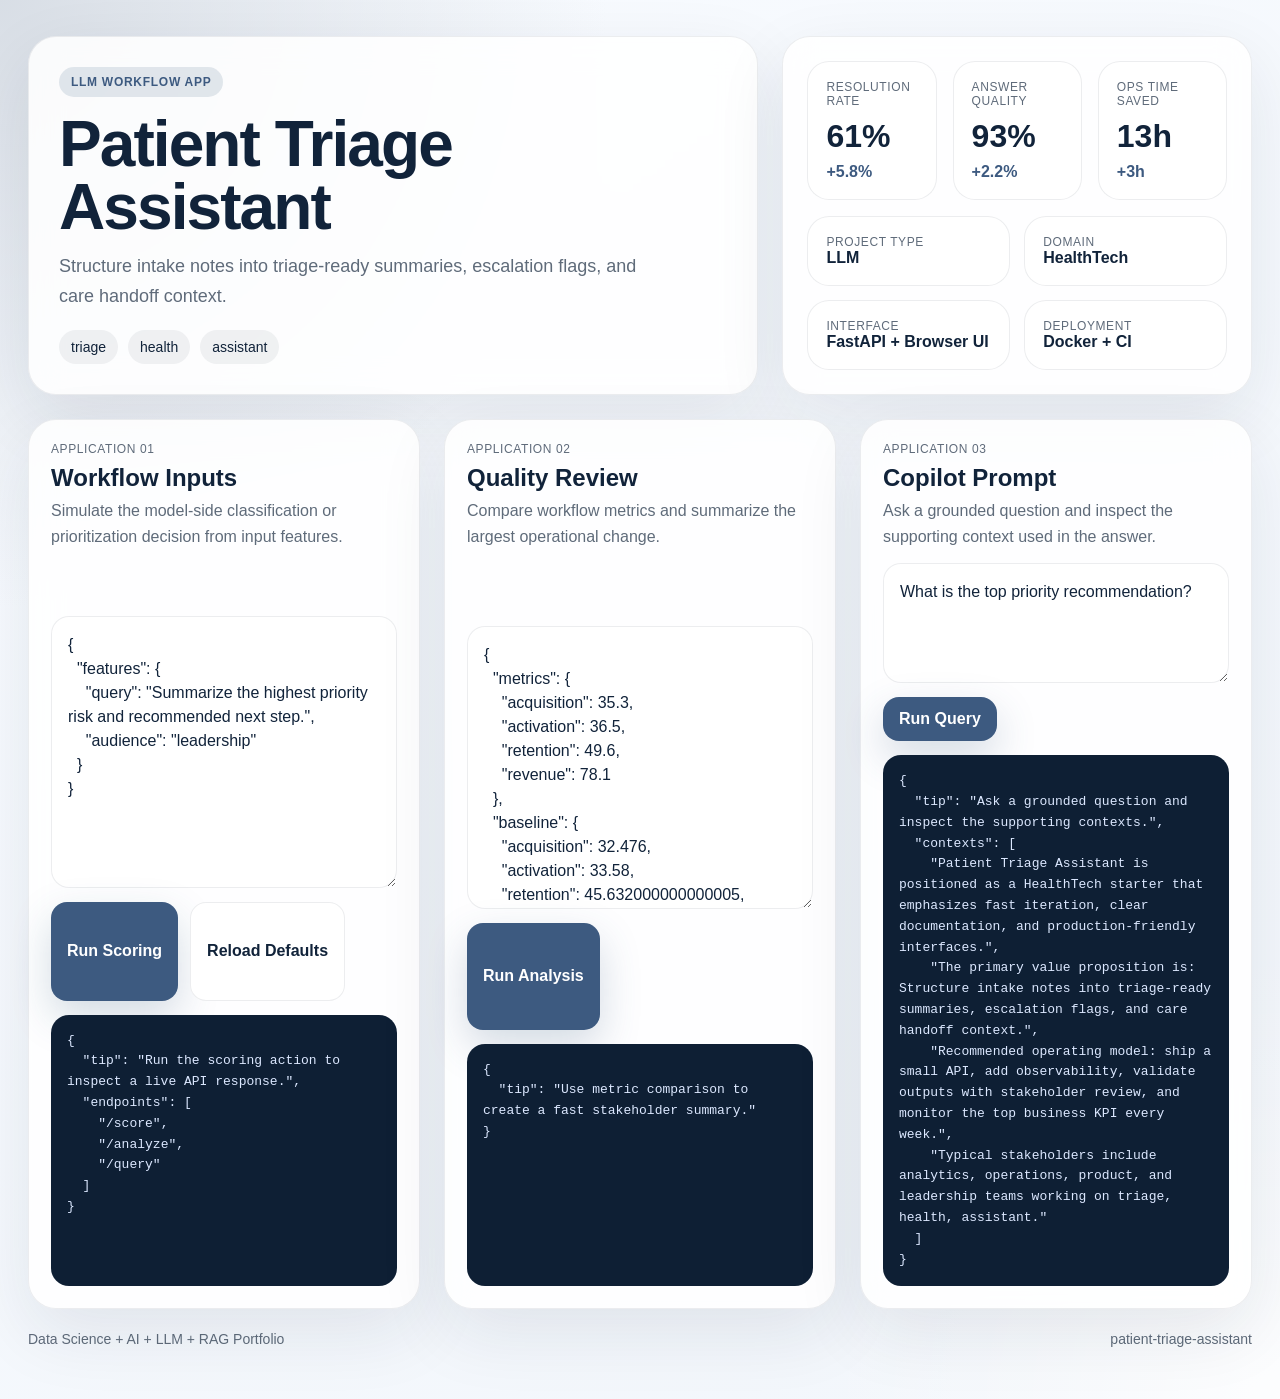
==== src/app/web/index.html @ 75fe4006 "Publish production-ready portfolio project" ====
<!doctype html>
        <html lang="en">
        <head>
          <meta charset="utf-8">
          <meta name="viewport" content="width=device-width, initial-scale=1">
          <title>Patient Triage Assistant</title>
          <link rel="stylesheet" href="./styles.css">
          <style>:root { --accent: #3d5a80; }</style>
        </head>
        <body>
          <div class="page">
            <section class="hero">
              <div class="panel hero-copy">
                <span class="eyebrow">LLM Workflow App</span>
                <h1 id="project-title">Patient Triage Assistant</h1>
                <p id="project-summary" class="lead">Structure intake notes into triage-ready summaries, escalation flags, and care handoff context.</p>
                <ul id="project-tags" class="tag-list">
                  <li>triage</li><li>health</li><li>assistant</li>
                </ul>
              </div>
              <div class="panel hero-side">
                <div class="metric-grid">
                  <article class='card'><span>Resolution Rate</span><strong>61%</strong><em>+5.8%</em></article>
<article class='card'><span>Answer Quality</span><strong>93%</strong><em>+2.2%</em></article>
<article class='card'><span>Ops Time Saved</span><strong>13h</strong><em>+3h</em></article>
                </div>
                <div class="mini-grid">
                  <article class='mini-card'><span>Project Type</span><strong>LLM</strong></article><article class='mini-card'><span>Domain</span><strong>HealthTech</strong></article><article class='mini-card'><span>Interface</span><strong>FastAPI + Browser UI</strong></article><article class='mini-card'><span>Deployment</span><strong>Docker + CI</strong></article>
                </div>
              </div>
            </section>
            <section class="app-grid">
              <article class="panel module">
                <div class="module-header">
                  <span>Application 01</span>
                  <h2>Workflow Inputs</h2>
                  <p>Simulate the model-side classification or prioritization decision from input features.</p>
                </div>
                <textarea id="score-input"></textarea>
                <div class="button-row">
                  <button id="run-score">Run Scoring</button>
                  <button id="load-defaults" class="secondary" type="button">Reload Defaults</button>
                </div>
                <pre id="score-output"></pre>
              </article>
              <article class="panel module">
                <div class="module-header">
                  <span>Application 02</span>
                  <h2>Quality Review</h2>
                  <p>Compare workflow metrics and summarize the largest operational change.</p>
                </div>
                <textarea id="analyze-input"></textarea>
                <div class="button-row">
                  <button id="run-analyze">Run Analysis</button>
                </div>
                <pre id="analyze-output"></pre>
              </article>
              <article class="panel module">
                <div class="module-header">
                  <span>Application 03</span>
                  <h2>Copilot Prompt</h2>
                  <p>Ask a grounded question and inspect the supporting context used in the answer.</p>
                </div>
                <textarea id="query-input" class="query-input"></textarea>
                <div class="button-row">
                  <button id="run-query">Run Query</button>
                </div>
                <pre id="query-output"></pre>
              </article>
            </section>
            <footer class="footer">
              <span>Data Science + AI + LLM + RAG Portfolio</span>
              <span>patient-triage-assistant</span>
            </footer>
          </div>
          <script id="bootstrap-data" type="application/json">{"project": {"slug": "patient-triage-assistant", "title": "Patient Triage Assistant", "project_type": "llm", "domain": "HealthTech", "summary": "Structure intake notes into triage-ready summaries, escalation flags, and care handoff context.", "tags": ["triage", "health", "assistant"]}, "sample_features": {"query": "Summarize the highest priority risk and recommended next step.", "audience": "leadership"}, "sample_metrics": {"acquisition": 35.3, "activation": 36.5, "retention": 49.6, "revenue": 78.1}, "sample_query": "What is the top priority recommendation?", "knowledge_base": ["Patient Triage Assistant is positioned as a HealthTech starter that emphasizes fast iteration, clear documentation, and production-friendly interfaces.", "The primary value proposition is: Structure intake notes into triage-ready summaries, escalation flags, and care handoff context.", "Recommended operating model: ship a small API, add observability, validate outputs with stakeholder review, and monitor the top business KPI every week.", "Typical stakeholders include analytics, operations, product, and leadership teams working on triage, health, assistant."], "dashboard_metrics": [{"label": "Resolution Rate", "value": "61%", "delta": "+5.8%"}, {"label": "Answer Quality", "value": "93%", "delta": "+2.2%"}, {"label": "Ops Time Saved", "value": "13h", "delta": "+3h"}]}</script>
          <script src="./app.js"></script>
        </body>
        </html>
---- src/app/web/styles.css ----
:root {
  --accent: #3d5a80;
  --accent-soft: rgba(61, 90, 128, 0.14);
  --bg: #f2f6fb;
  --card: rgba(255, 255, 255, 0.86);
  --line: rgba(16, 32, 51, 0.08);
  --ink: #11233a;
  --muted: #5f6b7a;
  --success: #2a9d8f;
}
* { box-sizing: border-box; }
html, body { margin: 0; min-height: 100%; }
body {
  font-family: "Avenir Next", "Segoe UI", sans-serif;
  color: var(--ink);
  background:
    radial-gradient(circle at top left, color-mix(in srgb, var(--accent) 20%, white), transparent 32%),
    radial-gradient(circle at bottom right, rgba(255,255,255,0.82), transparent 24%),
    linear-gradient(145deg, #f8fbff, var(--bg));
}
.page {
  max-width: 1320px;
  margin: 0 auto;
  padding: 36px 28px 52px;
}
.hero {
  display: grid;
  grid-template-columns: 1.4fr 0.9fr;
  gap: 24px;
  margin-bottom: 24px;
}
.panel {
  background: var(--card);
  border: 1px solid var(--line);
  border-radius: 28px;
  box-shadow: 0 24px 70px rgba(17, 35, 58, 0.09);
  backdrop-filter: blur(16px);
}
.hero-copy {
  padding: 30px;
}
.eyebrow {
  display: inline-flex;
  align-items: center;
  gap: 8px;
  padding: 8px 12px;
  background: var(--accent-soft);
  color: var(--accent);
  border-radius: 999px;
  text-transform: uppercase;
  letter-spacing: 0.06em;
  font-size: 12px;
  font-weight: 700;
}
h1 {
  margin: 16px 0 14px;
  font-size: clamp(2.2rem, 5vw, 4rem);
  line-height: 0.98;
  letter-spacing: -0.03em;
}
.lead {
  font-size: 18px;
  line-height: 1.65;
  color: var(--muted);
  max-width: 60ch;
  margin: 0;
}
.tag-list {
  display: flex;
  flex-wrap: wrap;
  gap: 10px;
  list-style: none;
  margin: 18px 0 0;
  padding: 0;
}
.tag-list li {
  padding: 9px 12px;
  border-radius: 999px;
  background: rgba(17, 35, 58, 0.06);
  color: var(--ink);
  font-size: 14px;
}
.hero-side {
  padding: 24px;
  display: grid;
  gap: 16px;
  align-content: space-between;
}
.metric-grid {
  display: grid;
  grid-template-columns: repeat(3, minmax(0, 1fr));
  gap: 16px;
}
.metric-card,
.mini-card,
.card {
  background: white;
  border: 1px solid var(--line);
  border-radius: 22px;
  padding: 18px;
}
.metric-card span,
.card span,
.mini-card span,
.module-header span {
  display: block;
  color: var(--muted);
  text-transform: uppercase;
  letter-spacing: 0.05em;
  font-size: 12px;
}
.metric-card strong,
.card strong {
  display: block;
  font-size: 32px;
  margin-top: 10px;
}
.metric-card em,
.card em {
  display: inline-block;
  margin-top: 8px;
  font-style: normal;
  color: var(--accent);
  font-weight: 700;
}
.mini-grid {
  display: grid;
  grid-template-columns: repeat(2, minmax(0, 1fr));
  gap: 14px;
}
.app-grid {
  display: grid;
  grid-template-columns: repeat(3, minmax(0, 1fr));
  gap: 24px;
}
.module {
  padding: 22px;
  display: grid;
  gap: 14px;
}
.module-header h2 {
  margin: 8px 0 6px;
  font-size: 24px;
}
.module-header p {
  margin: 0;
  color: var(--muted);
  line-height: 1.6;
}
textarea, input, button {
  font: inherit;
}
textarea {
  width: 100%;
  min-height: 220px;
  resize: vertical;
  border: 1px solid var(--line);
  border-radius: 18px;
  padding: 16px;
  background: rgba(255,255,255,0.92);
  color: var(--ink);
  line-height: 1.5;
}
.query-input {
  min-height: 120px;
}
button {
  border: 0;
  border-radius: 16px;
  background: var(--accent);
  color: white;
  padding: 13px 16px;
  font-weight: 700;
  cursor: pointer;
  box-shadow: 0 16px 40px rgba(61, 90, 128, 0.22);
}
button.secondary {
  background: white;
  color: var(--ink);
  border: 1px solid var(--line);
  box-shadow: none;
}
.button-row {
  display: flex;
  gap: 12px;
  flex-wrap: wrap;
}
pre {
  margin: 0;
  white-space: pre-wrap;
  word-break: break-word;
  background: #0e1f34;
  color: #dce8ff;
  border-radius: 18px;
  padding: 16px;
  min-height: 180px;
  font-size: 13px;
  line-height: 1.6;
  overflow: auto;
}
.footer {
  display: flex;
  justify-content: space-between;
  margin-top: 22px;
  color: var(--muted);
  font-size: 14px;
}
@media (max-width: 1080px) {
  .hero, .app-grid { grid-template-columns: 1fr; }
  .metric-grid { grid-template-columns: 1fr; }
}
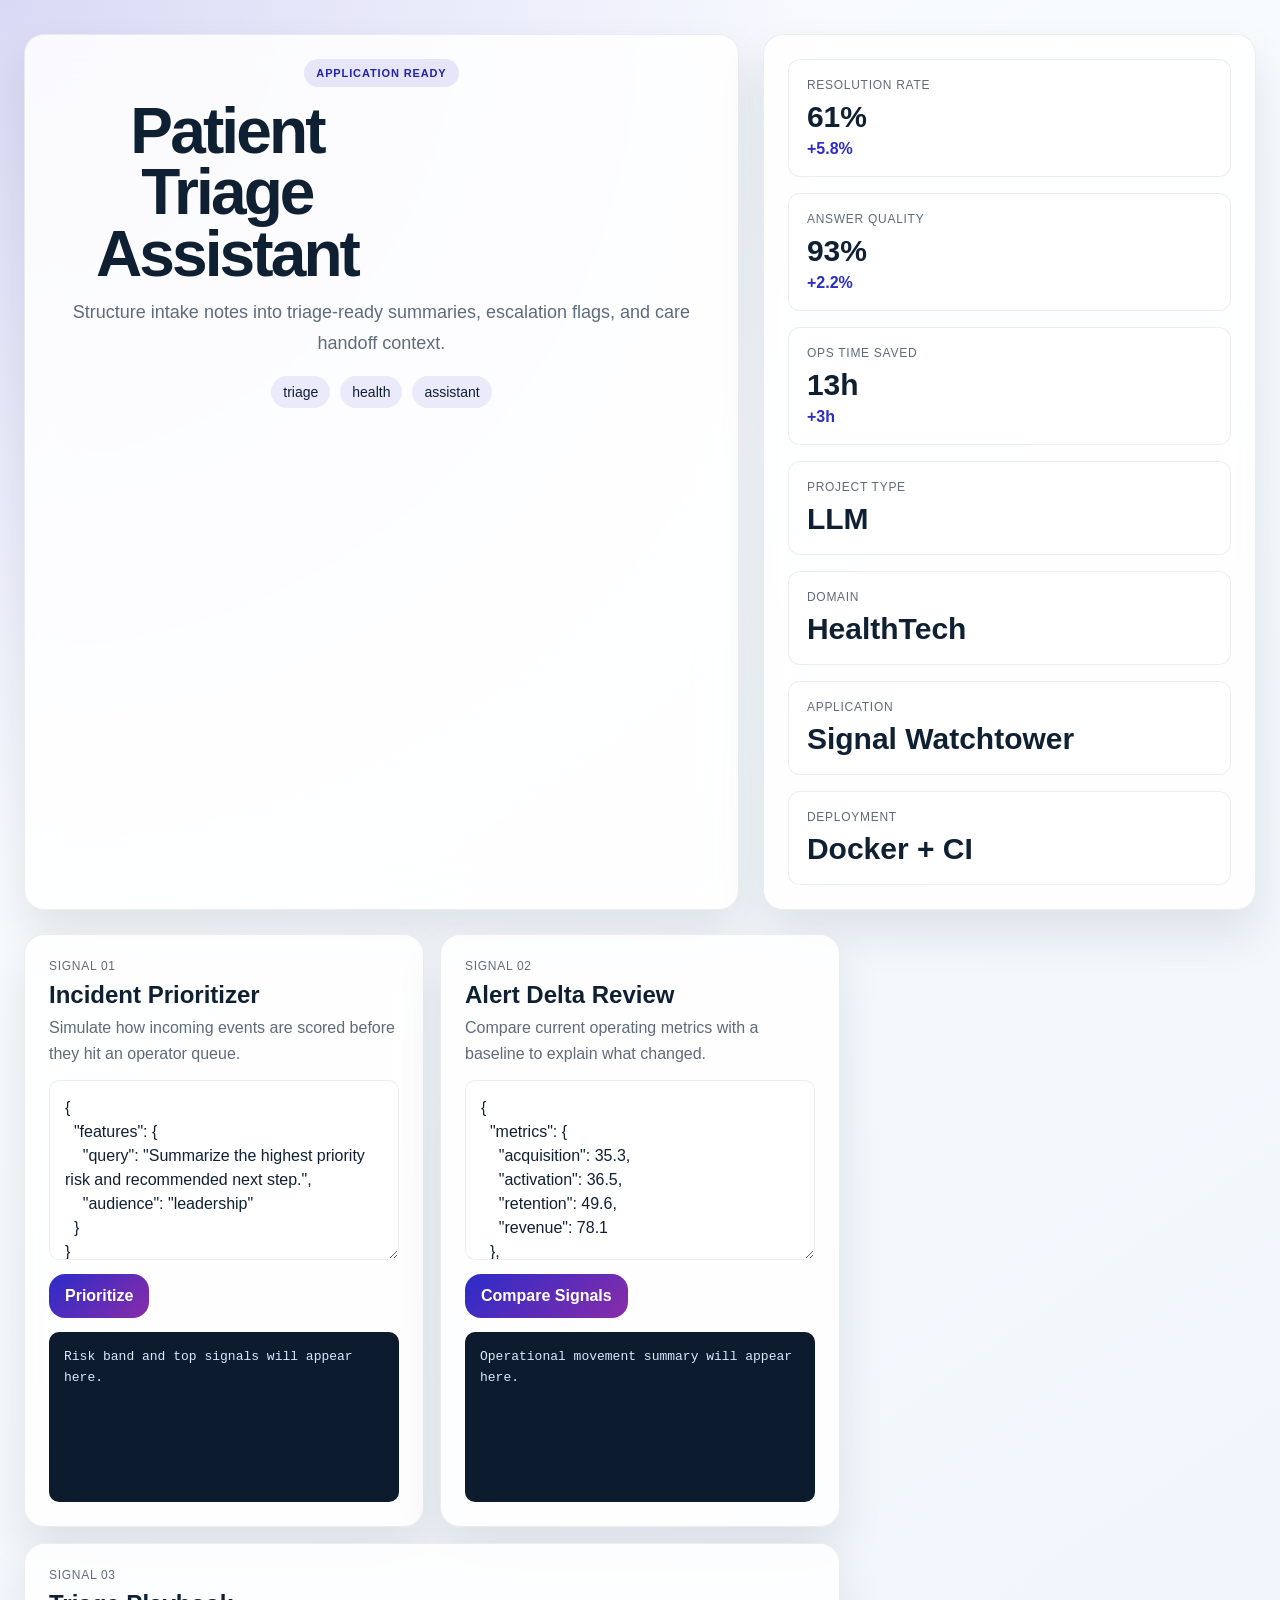
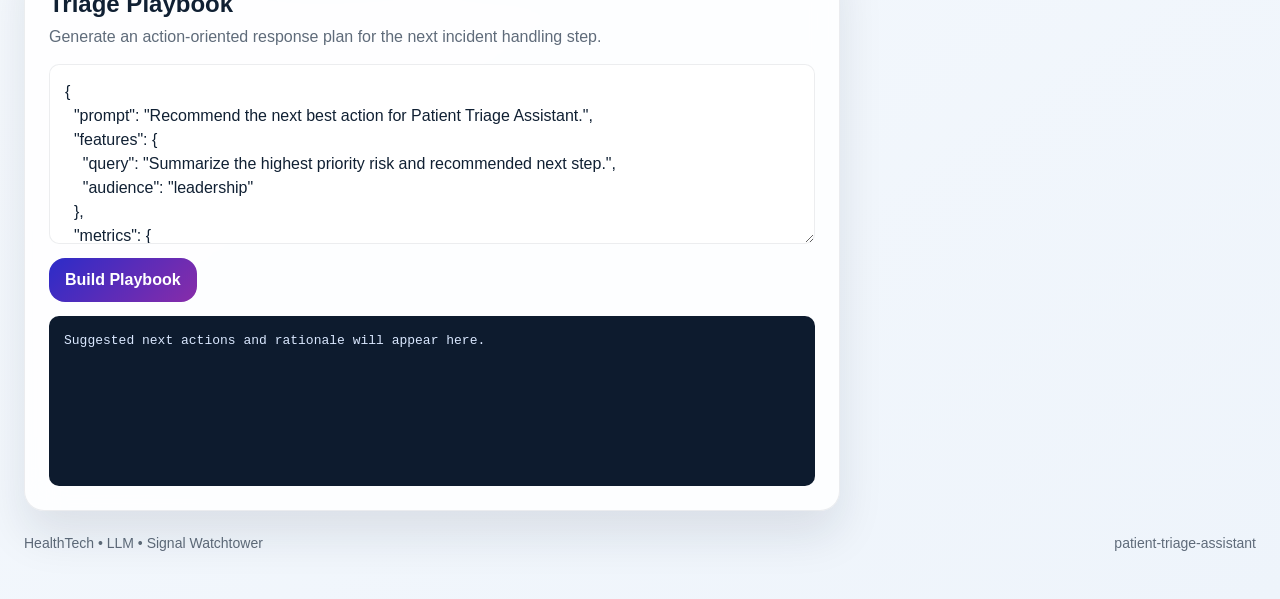
==== commit 1ab0e4e6: "Publish production-ready portfolio project" ====
--- a/src/app/web/index.html
+++ b/src/app/web/index.html
@@ -6,13 +6,12 @@
           <meta name="viewport" content="width=device-width, initial-scale=1">
           <title>Patient Triage Assistant</title>
           <link rel="stylesheet" href="./styles.css">
-          <style>:root { --accent: #3d5a80; }</style>
         </head>
-        <body>
-          <div class="page">
+        <body class="surface-mist">
+          <div class="page layout-horizon eyebrow-soft headline-compact modules-3 hero-align-center">
             <section class="hero">
               <div class="panel hero-copy">
-                <span class="eyebrow">LLM Workflow App</span>
+                <span class="eyebrow" data-health>Signal Watchtower</span>
                 <h1 id="project-title">Patient Triage Assistant</h1>
                 <p id="project-summary" class="lead">Structure intake notes into triage-ready summaries, escalation flags, and care handoff context.</p>
                 <ul id="project-tags" class="tag-list">
@@ -26,55 +25,84 @@
 <article class='card'><span>Ops Time Saved</span><strong>13h</strong><em>+3h</em></article>
                 </div>
                 <div class="mini-grid">
-                  <article class='mini-card'><span>Project Type</span><strong>LLM</strong></article><article class='mini-card'><span>Domain</span><strong>HealthTech</strong></article><article class='mini-card'><span>Interface</span><strong>FastAPI + Browser UI</strong></article><article class='mini-card'><span>Deployment</span><strong>Docker + CI</strong></article>
+                  <article class='mini-card'><span>Project Type</span><strong>LLM</strong></article><article class='mini-card'><span>Domain</span><strong>HealthTech</strong></article><article class='mini-card'><span>Application</span><strong>Signal Watchtower</strong></article><article class='mini-card'><span>Deployment</span><strong>Docker + CI</strong></article>
                 </div>
               </div>
             </section>
             <section class="app-grid">
-              <article class="panel module">
-                <div class="module-header">
-                  <span>Application 01</span>
-                  <h2>Workflow Inputs</h2>
-                  <p>Simulate the model-side classification or prioritization decision from input features.</p>
-                </div>
-                <textarea id="score-input"></textarea>
-                <div class="button-row">
-                  <button id="run-score">Run Scoring</button>
-                  <button id="load-defaults" class="secondary" type="button">Reload Defaults</button>
-                </div>
-                <pre id="score-output"></pre>
-              </article>
-              <article class="panel module">
-                <div class="module-header">
-                  <span>Application 02</span>
-                  <h2>Quality Review</h2>
-                  <p>Compare workflow metrics and summarize the largest operational change.</p>
-                </div>
-                <textarea id="analyze-input"></textarea>
-                <div class="button-row">
-                  <button id="run-analyze">Run Analysis</button>
-                </div>
-                <pre id="analyze-output"></pre>
-              </article>
-              <article class="panel module">
-                <div class="module-header">
-                  <span>Application 03</span>
-                  <h2>Copilot Prompt</h2>
-                  <p>Ask a grounded question and inspect the supporting context used in the answer.</p>
-                </div>
-                <textarea id="query-input" class="query-input"></textarea>
-                <div class="button-row">
-                  <button id="run-query">Run Query</button>
-                </div>
-                <pre id="query-output"></pre>
-              </article>
+              <article class="panel module js-module span-normal">
+          <div class="module-header">
+            <span>Signal 01</span>
+            <h2>Incident Prioritizer</h2>
+            <p>Simulate how incoming events are scored before they hit an operator queue.</p>
+          </div>
+          <textarea class="js-input">{
+  &quot;features&quot;: {
+    &quot;query&quot;: &quot;Summarize the highest priority risk and recommended next step.&quot;,
+    &quot;audience&quot;: &quot;leadership&quot;
+  }
+}</textarea>
+          <div class="button-row">
+            <button class="js-run" data-endpoint="/score" data-input-mode="json">Prioritize</button>
+          </div>
+          <pre class="js-output">Risk band and top signals will appear here.</pre>
+        </article>
+<article class="panel module js-module span-normal">
+          <div class="module-header">
+            <span>Signal 02</span>
+            <h2>Alert Delta Review</h2>
+            <p>Compare current operating metrics with a baseline to explain what changed.</p>
+          </div>
+          <textarea class="js-input">{
+  &quot;metrics&quot;: {
+    &quot;acquisition&quot;: 35.3,
+    &quot;activation&quot;: 36.5,
+    &quot;retention&quot;: 49.6,
+    &quot;revenue&quot;: 78.1
+  },
+  &quot;baseline&quot;: {
+    &quot;acquisition&quot;: 32.48,
+    &quot;activation&quot;: 33.58,
+    &quot;retention&quot;: 45.63,
+    &quot;revenue&quot;: 71.85
+  }
+}</textarea>
+          <div class="button-row">
+            <button class="js-run" data-endpoint="/analyze" data-input-mode="json">Compare Signals</button>
+          </div>
+          <pre class="js-output">Operational movement summary will appear here.</pre>
+        </article>
+<article class="panel module js-module span-wide">
+          <div class="module-header">
+            <span>Signal 03</span>
+            <h2>Triage Playbook</h2>
+            <p>Generate an action-oriented response plan for the next incident handling step.</p>
+          </div>
+          <textarea class="js-input">{
+  &quot;prompt&quot;: &quot;Recommend the next best action for Patient Triage Assistant.&quot;,
+  &quot;features&quot;: {
+    &quot;query&quot;: &quot;Summarize the highest priority risk and recommended next step.&quot;,
+    &quot;audience&quot;: &quot;leadership&quot;
+  },
+  &quot;metrics&quot;: {
+    &quot;acquisition&quot;: 35.3,
+    &quot;activation&quot;: 36.5,
+    &quot;retention&quot;: 49.6,
+    &quot;revenue&quot;: 78.1
+  }
+}</textarea>
+          <div class="button-row">
+            <button class="js-run" data-endpoint="/recommend" data-input-mode="json">Build Playbook</button>
+          </div>
+          <pre class="js-output">Suggested next actions and rationale will appear here.</pre>
+        </article>
             </section>
             <footer class="footer">
-              <span>Data Science + AI + LLM + RAG Portfolio</span>
+              <span>HealthTech • LLM • Signal Watchtower</span>
               <span>patient-triage-assistant</span>
             </footer>
           </div>
-          <script id="bootstrap-data" type="application/json">{"project": {"slug": "patient-triage-assistant", "title": "Patient Triage Assistant", "project_type": "llm", "domain": "HealthTech", "summary": "Structure intake notes into triage-ready summaries, escalation flags, and care handoff context.", "tags": ["triage", "health", "assistant"]}, "sample_features": {"query": "Summarize the highest priority risk and recommended next step.", "audience": "leadership"}, "sample_metrics": {"acquisition": 35.3, "activation": 36.5, "retention": 49.6, "revenue": 78.1}, "sample_query": "What is the top priority recommendation?", "knowledge_base": ["Patient Triage Assistant is positioned as a HealthTech starter that emphasizes fast iteration, clear documentation, and production-friendly interfaces.", "The primary value proposition is: Structure intake notes into triage-ready summaries, escalation flags, and care handoff context.", "Recommended operating model: ship a small API, add observability, validate outputs with stakeholder review, and monitor the top business KPI every week.", "Typical stakeholders include analytics, operations, product, and leadership teams working on triage, health, assistant."], "dashboard_metrics": [{"label": "Resolution Rate", "value": "61%", "delta": "+5.8%"}, {"label": "Answer Quality", "value": "93%", "delta": "+2.2%"}, {"label": "Ops Time Saved", "value": "13h", "delta": "+3h"}]}</script>
+          <script id="bootstrap-data" type="application/json">{"project": {"slug": "patient-triage-assistant", "title": "Patient Triage Assistant", "project_type": "llm", "domain": "HealthTech", "summary": "Structure intake notes into triage-ready summaries, escalation flags, and care handoff context.", "tags": ["triage", "health", "assistant"]}, "app_archetype": "watchtower", "ui_profile": {"layout": "horizon", "surface": "mist", "font_stack": "\"IBM Plex Sans\", \"Segoe UI\", sans-serif", "radius": 20, "shadow": 46, "eyebrow_style": "soft", "module_columns": 3, "hero_align": "center", "headline_mode": "compact"}, "app_modules": [{"label": "Signal 01", "title": "Incident Prioritizer", "description": "Simulate how incoming events are scored before they hit an operator queue.", "endpoint": "/score", "input_mode": "json", "cta": "Prioritize", "prefill": "{\n  \"features\": {\n    \"query\": \"Summarize the highest priority risk and recommended next step.\",\n    \"audience\": \"leadership\"\n  }\n}", "hint": "Risk band and top signals will appear here.", "span": "normal"}, {"label": "Signal 02", "title": "Alert Delta Review", "description": "Compare current operating metrics with a baseline to explain what changed.", "endpoint": "/analyze", "input_mode": "json", "cta": "Compare Signals", "prefill": "{\n  \"metrics\": {\n    \"acquisition\": 35.3,\n    \"activation\": 36.5,\n    \"retention\": 49.6,\n    \"revenue\": 78.1\n  },\n  \"baseline\": {\n    \"acquisition\": 32.48,\n    \"activation\": 33.58,\n    \"retention\": 45.63,\n    \"revenue\": 71.85\n  }\n}", "hint": "Operational movement summary will appear here.", "span": "normal"}, {"label": "Signal 03", "title": "Triage Playbook", "description": "Generate an action-oriented response plan for the next incident handling step.", "endpoint": "/recommend", "input_mode": "json", "cta": "Build Playbook", "prefill": "{\n  \"prompt\": \"Recommend the next best action for Patient Triage Assistant.\",\n  \"features\": {\n    \"query\": \"Summarize the highest priority risk and recommended next step.\",\n    \"audience\": \"leadership\"\n  },\n  \"metrics\": {\n    \"acquisition\": 35.3,\n    \"activation\": 36.5,\n    \"retention\": 49.6,\n    \"revenue\": 78.1\n  }\n}", "hint": "Suggested next actions and rationale will appear here.", "span": "wide"}], "sample_features": {"query": "Summarize the highest priority risk and recommended next step.", "audience": "leadership"}, "sample_metrics": {"acquisition": 35.3, "activation": 36.5, "retention": 49.6, "revenue": 78.1}, "knowledge_base": ["Patient Triage Assistant is positioned as a HealthTech starter that emphasizes fast iteration, clear documentation, and production-friendly interfaces.", "The primary value proposition is: Structure intake notes into triage-ready summaries, escalation flags, and care handoff context.", "Recommended operating model: ship a small API, add observability, validate outputs with stakeholder review, and monitor the top business KPI every week.", "Typical stakeholders include analytics, operations, product, and leadership teams working on triage, health, assistant."], "dashboard_metrics": [{"label": "Resolution Rate", "value": "61%", "delta": "+5.8%"}, {"label": "Answer Quality", "value": "93%", "delta": "+2.2%"}, {"label": "Ops Time Saved", "value": "13h", "delta": "+3h"}]}</script>
           <script src="./app.js"></script>
         </body>
         </html>
--- a/src/app/web/styles.css
+++ b/src/app/web/styles.css
@@ -1,141 +1,185 @@
 
 :root {
-  --accent: #3d5a80;
-  --accent-soft: rgba(61, 90, 128, 0.14);
-  --bg: #f2f6fb;
+  --accent: #2c2cc8;
+  --accent-2: #882ca9;
+  --accent-soft: color-mix(in srgb, var(--accent) 18%, white);
+  --radius: 20px;
+  --shadow-size: 46px;
+  --font-stack: "IBM Plex Sans", "Segoe UI", sans-serif;
+  --bg: #f4f7fb;
   --card: rgba(255, 255, 255, 0.86);
   --line: rgba(16, 32, 51, 0.08);
-  --ink: #11233a;
+  --ink: #102033;
   --muted: #5f6b7a;
-  --success: #2a9d8f;
+  --output-bg: #0d1b2e;
+  --output-ink: #dae8ff;
 }
 * { box-sizing: border-box; }
 html, body { margin: 0; min-height: 100%; }
 body {
-  font-family: "Avenir Next", "Segoe UI", sans-serif;
+  font-family: var(--font-stack);
   color: var(--ink);
-  background:
-    radial-gradient(circle at top left, color-mix(in srgb, var(--accent) 20%, white), transparent 32%),
-    radial-gradient(circle at bottom right, rgba(255,255,255,0.82), transparent 24%),
-    linear-gradient(145deg, #f8fbff, var(--bg));
+  background: linear-gradient(145deg, #f8fbff, var(--bg));
+}
+body.surface-mist {
+  --bg: #eef4fb;
+  background:
+    radial-gradient(circle at top left, color-mix(in srgb, var(--accent) 18%, white), transparent 34%),
+    linear-gradient(145deg, #fbfdff, var(--bg));
+}
+body.surface-aurora {
+  --bg: #edf1ff;
+  background:
+    radial-gradient(circle at 0% 0%, color-mix(in srgb, var(--accent) 22%, white), transparent 38%),
+    radial-gradient(circle at 100% 100%, color-mix(in srgb, var(--accent-2) 20%, white), transparent 28%),
+    linear-gradient(135deg, #f7f8ff, var(--bg));
+}
+body.surface-sand {
+  --bg: #f5efe8;
+  --card: rgba(255, 251, 246, 0.9);
+  background:
+    linear-gradient(135deg, rgba(255,255,255,0.82), rgba(245, 239, 232, 0.98)),
+    radial-gradient(circle at top right, color-mix(in srgb, var(--accent) 16%, white), transparent 32%);
+}
+body.surface-slate {
+  --bg: #ecf0f7;
+  --card: rgba(248, 250, 255, 0.88);
+  background:
+    linear-gradient(160deg, #f7f9fc, var(--bg)),
+    radial-gradient(circle at bottom left, color-mix(in srgb, var(--accent-2) 16%, white), transparent 34%);
+}
+body.surface-paper {
+  --bg: #f8f8f4;
+  --card: rgba(255,255,255,0.93);
+  background:
+    linear-gradient(180deg, #fffefb, var(--bg));
+}
+body.surface-ink {
+  --bg: #0f1726;
+  --card: rgba(15, 23, 38, 0.88);
+  --line: rgba(226, 238, 255, 0.1);
+  --ink: #f5f8ff;
+  --muted: #b4c0cf;
+  --output-bg: rgba(255,255,255,0.06);
+  --output-ink: #f5f8ff;
+  background:
+    radial-gradient(circle at top left, color-mix(in srgb, var(--accent) 28%, transparent), transparent 42%),
+    linear-gradient(145deg, #09111d, var(--bg));
 }
 .page {
-  max-width: 1320px;
+  max-width: 1360px;
   margin: 0 auto;
-  padding: 36px 28px 52px;
-}
-.hero {
-  display: grid;
-  grid-template-columns: 1.4fr 0.9fr;
+  padding: 34px 24px 48px;
+  display: grid;
   gap: 24px;
-  margin-bottom: 24px;
 }
 .panel {
   background: var(--card);
   border: 1px solid var(--line);
-  border-radius: 28px;
-  box-shadow: 0 24px 70px rgba(17, 35, 58, 0.09);
-  backdrop-filter: blur(16px);
-}
-.hero-copy {
-  padding: 30px;
+  border-radius: var(--radius);
+  box-shadow: 0 24px var(--shadow-size) rgba(16, 32, 51, 0.1);
+  backdrop-filter: blur(18px);
+}
+.hero {
+  display: grid;
+  gap: 24px;
+}
+.hero-copy,
+.hero-side,
+.module {
+  padding: 24px;
 }
 .eyebrow {
   display: inline-flex;
   align-items: center;
   gap: 8px;
   padding: 8px 12px;
+  border-radius: 999px;
   background: var(--accent-soft);
   color: var(--accent);
-  border-radius: 999px;
   text-transform: uppercase;
-  letter-spacing: 0.06em;
-  font-size: 12px;
-  font-weight: 700;
+  letter-spacing: 0.08em;
+  font-size: 11px;
+  font-weight: 800;
+}
+.page.eyebrow-outline .eyebrow {
+  background: transparent;
+  border: 1px solid color-mix(in srgb, var(--accent) 40%, white);
+}
+.page.eyebrow-soft .eyebrow {
+  background: color-mix(in srgb, var(--accent) 12%, white);
+  color: color-mix(in srgb, var(--accent) 82%, black);
 }
 h1 {
-  margin: 16px 0 14px;
-  font-size: clamp(2.2rem, 5vw, 4rem);
-  line-height: 0.98;
-  letter-spacing: -0.03em;
-}
+  margin: 14px 0 12px;
+  font-size: clamp(2.2rem, 5vw, 4.4rem);
+  line-height: 0.96;
+  letter-spacing: -0.045em;
+}
+.page.headline-compact h1 { max-width: 10ch; }
+.page.headline-tall h1 { line-height: 1.03; font-size: clamp(2.4rem, 5vw, 4.8rem); }
 .lead {
+  margin: 0;
   font-size: 18px;
-  line-height: 1.65;
+  line-height: 1.68;
   color: var(--muted);
-  max-width: 60ch;
-  margin: 0;
+  max-width: 62ch;
 }
 .tag-list {
+  list-style: none;
   display: flex;
   flex-wrap: wrap;
   gap: 10px;
-  list-style: none;
   margin: 18px 0 0;
   padding: 0;
 }
 .tag-list li {
-  padding: 9px 12px;
+  padding: 8px 12px;
   border-radius: 999px;
-  background: rgba(17, 35, 58, 0.06);
+  background: color-mix(in srgb, var(--accent) 10%, white);
   color: var(--ink);
   font-size: 14px;
 }
 .hero-side {
-  padding: 24px;
   display: grid;
   gap: 16px;
-  align-content: space-between;
-}
-.metric-grid {
-  display: grid;
-  grid-template-columns: repeat(3, minmax(0, 1fr));
+}
+.metric-grid,
+.mini-grid,
+.app-grid {
+  display: grid;
   gap: 16px;
 }
-.metric-card,
-.mini-card,
-.card {
-  background: white;
+.card,
+.mini-card {
+  background: color-mix(in srgb, var(--card) 92%, white);
   border: 1px solid var(--line);
-  border-radius: 22px;
+  border-radius: calc(var(--radius) - 8px);
   padding: 18px;
 }
-.metric-card span,
 .card span,
 .mini-card span,
 .module-header span {
   display: block;
   color: var(--muted);
   text-transform: uppercase;
-  letter-spacing: 0.05em;
+  letter-spacing: 0.06em;
   font-size: 12px;
 }
-.metric-card strong,
-.card strong {
+.card strong,
+.mini-card strong {
   display: block;
-  font-size: 32px;
-  margin-top: 10px;
-}
-.metric-card em,
+  margin-top: 8px;
+  font-size: 30px;
+}
 .card em {
   display: inline-block;
-  margin-top: 8px;
+  margin-top: 6px;
   font-style: normal;
   color: var(--accent);
   font-weight: 700;
 }
-.mini-grid {
-  display: grid;
-  grid-template-columns: repeat(2, minmax(0, 1fr));
-  gap: 14px;
-}
-.app-grid {
-  display: grid;
-  grid-template-columns: repeat(3, minmax(0, 1fr));
-  gap: 24px;
-}
 .module {
-  padding: 22px;
   display: grid;
   gap: 14px;
 }
@@ -148,65 +192,157 @@
   color: var(--muted);
   line-height: 1.6;
 }
-textarea, input, button {
+textarea,
+button {
   font: inherit;
 }
 textarea {
   width: 100%;
-  min-height: 220px;
+  min-height: 180px;
   resize: vertical;
   border: 1px solid var(--line);
-  border-radius: 18px;
-  padding: 16px;
-  background: rgba(255,255,255,0.92);
+  border-radius: calc(var(--radius) - 10px);
+  padding: 15px;
+  background: rgba(255,255,255,0.82);
   color: var(--ink);
   line-height: 1.5;
 }
-.query-input {
-  min-height: 120px;
+body.surface-ink textarea {
+  background: rgba(255,255,255,0.05);
+}
+.module-input-text {
+  min-height: 110px;
+}
+.button-row {
+  display: flex;
+  flex-wrap: wrap;
+  gap: 10px;
 }
 button {
   border: 0;
   border-radius: 16px;
-  background: var(--accent);
+  background: linear-gradient(135deg, var(--accent), var(--accent-2));
   color: white;
   padding: 13px 16px;
   font-weight: 700;
   cursor: pointer;
-  box-shadow: 0 16px 40px rgba(61, 90, 128, 0.22);
-}
-button.secondary {
-  background: white;
-  color: var(--ink);
-  border: 1px solid var(--line);
-  box-shadow: none;
-}
-.button-row {
-  display: flex;
-  gap: 12px;
-  flex-wrap: wrap;
 }
 pre {
   margin: 0;
   white-space: pre-wrap;
   word-break: break-word;
-  background: #0e1f34;
-  color: #dce8ff;
-  border-radius: 18px;
-  padding: 16px;
-  min-height: 180px;
+  background: var(--output-bg);
+  color: var(--output-ink);
+  border-radius: calc(var(--radius) - 10px);
+  padding: 15px;
+  min-height: 170px;
+  line-height: 1.58;
   font-size: 13px;
-  line-height: 1.6;
   overflow: auto;
 }
 .footer {
   display: flex;
   justify-content: space-between;
-  margin-top: 22px;
   color: var(--muted);
   font-size: 14px;
 }
-@media (max-width: 1080px) {
-  .hero, .app-grid { grid-template-columns: 1fr; }
-  .metric-grid { grid-template-columns: 1fr; }
-}
+.page.layout-horizon .hero {
+  grid-template-columns: 1.45fr 1fr;
+  align-items: stretch;
+}
+.page.layout-horizon.modules-2 .app-grid,
+.page.layout-horizon.modules-3 .app-grid {
+  grid-template-columns: repeat(3, minmax(0, 1fr));
+}
+.page.layout-rail .hero {
+  grid-template-columns: 0.92fr 1.08fr;
+}
+.page.layout-rail .hero-copy {
+  padding-top: 34px;
+}
+.page.layout-rail .app-grid {
+  grid-template-columns: repeat(2, minmax(0, 1fr));
+}
+.page.layout-folio .hero {
+  grid-template-columns: 1fr;
+}
+.page.layout-folio .hero-copy {
+  text-align: center;
+}
+.page.layout-folio .lead {
+  margin-inline: auto;
+}
+.page.layout-folio .tag-list {
+  justify-content: center;
+}
+.page.layout-folio .metric-grid {
+  grid-template-columns: repeat(3, minmax(0, 1fr));
+}
+.page.layout-folio .mini-grid {
+  grid-template-columns: repeat(4, minmax(0, 1fr));
+}
+.page.layout-folio .app-grid {
+  grid-template-columns: repeat(2, minmax(0, 1fr));
+}
+.page.layout-board .hero {
+  grid-template-columns: 1fr;
+}
+.page.layout-board .hero-side {
+  grid-template-columns: 1.2fr 0.8fr;
+  align-items: start;
+}
+.page.layout-board .metric-grid {
+  grid-template-columns: repeat(3, minmax(0, 1fr));
+}
+.page.layout-board .app-grid {
+  grid-template-columns: repeat(4, minmax(0, 1fr));
+}
+.page.layout-stack .hero {
+  grid-template-columns: 1fr;
+}
+.page.layout-stack .hero-side {
+  grid-template-columns: repeat(2, minmax(0, 1fr));
+}
+.page.layout-stack .app-grid {
+  grid-template-columns: repeat(3, minmax(0, 1fr));
+}
+.page.layout-console .hero {
+  grid-template-columns: 1.1fr 0.9fr;
+}
+.page.layout-console .panel,
+.page.layout-console .card,
+.page.layout-console .mini-card {
+  border-radius: 18px;
+}
+.page.modules-2 .app-grid {
+  grid-template-columns: repeat(2, minmax(0, 1fr));
+}
+.module.span-wide {
+  grid-column: span 2;
+}
+.hero-align-center .hero-copy {
+  text-align: center;
+}
+.hero-align-center .lead,
+.hero-align-center .tag-list {
+  margin-inline: auto;
+  justify-content: center;
+}
+@media (max-width: 1120px) {
+  .page.layout-horizon .hero,
+  .page.layout-rail .hero,
+  .page.layout-console .hero,
+  .page.layout-board .hero-side,
+  .page.layout-folio .mini-grid,
+  .page.layout-stack .hero-side,
+  .page.modules-2 .app-grid,
+  .page.layout-board .app-grid,
+  .page.layout-stack .app-grid,
+  .page.layout-horizon.modules-3 .app-grid,
+  .page.layout-folio .app-grid {
+    grid-template-columns: 1fr;
+  }
+  .module.span-wide {
+    grid-column: auto;
+  }
+}
